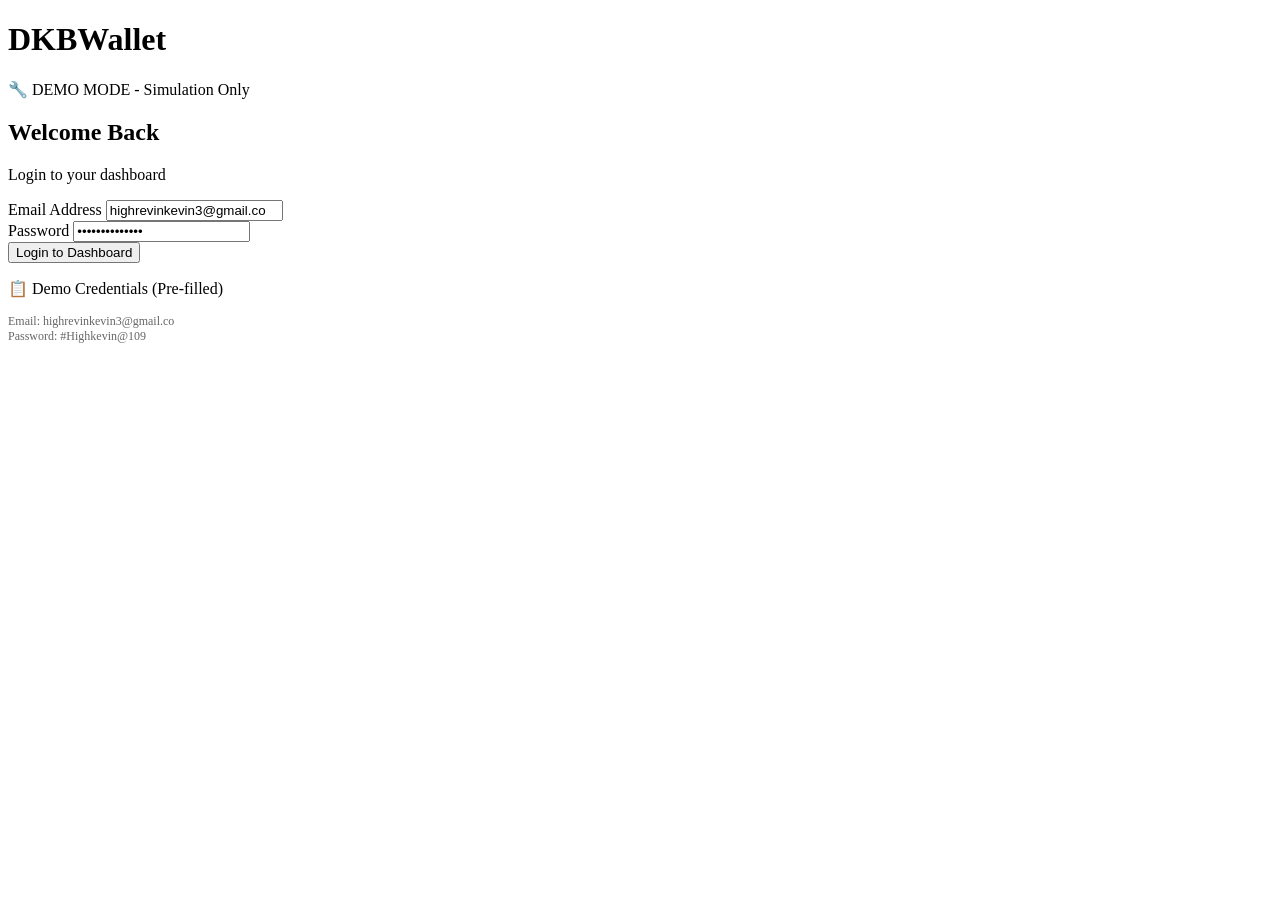
==== index.html @ 40bc1c01 "Create index.html" ====
<!DOCTYPE html>
<html lang="en">
<head>
    <meta charset="UTF-8">
    <meta name="viewport" content="width=device-width, initial-scale=1.0">
    <title>DKB Wallet - Login</title>
    <link rel="stylesheet" href="style.css">
</head>
<body>
    <div class="container">
        <div class="login-card">
            <div class="logo">
                <h1>DKB<span>Wallet</span></h1>
            </div>
            <p class="demo-badge">🔧 DEMO MODE - Simulation Only</p>
            <h2>Welcome Back</h2>
            <p class="subtitle">Login to your dashboard</p>
            
            <form id="loginForm">
                <div class="input-group">
                    <label>Email Address</label>
                    <input type="email" id="email" value="highrevinkevin3@gmail.co" readonly>
                </div>
                <div class="input-group">
                    <label>Password</label>
                    <input type="password" id="password" value="#Highkevin@109" readonly>
                </div>
                <button type="submit" class="login-btn">Login to Dashboard</button>
            </form>
            
            <div class="demo-info">
                <p>📋 Demo Credentials (Pre-filled)</p>
                <p style="font-size: 12px; color: #666;">Email: highrevinkevin3@gmail.co<br>Password: #Highkevin@109</p>
            </div>
        </div>
    </div>
    
    <script src="script.js"></script>
</body>
</html>
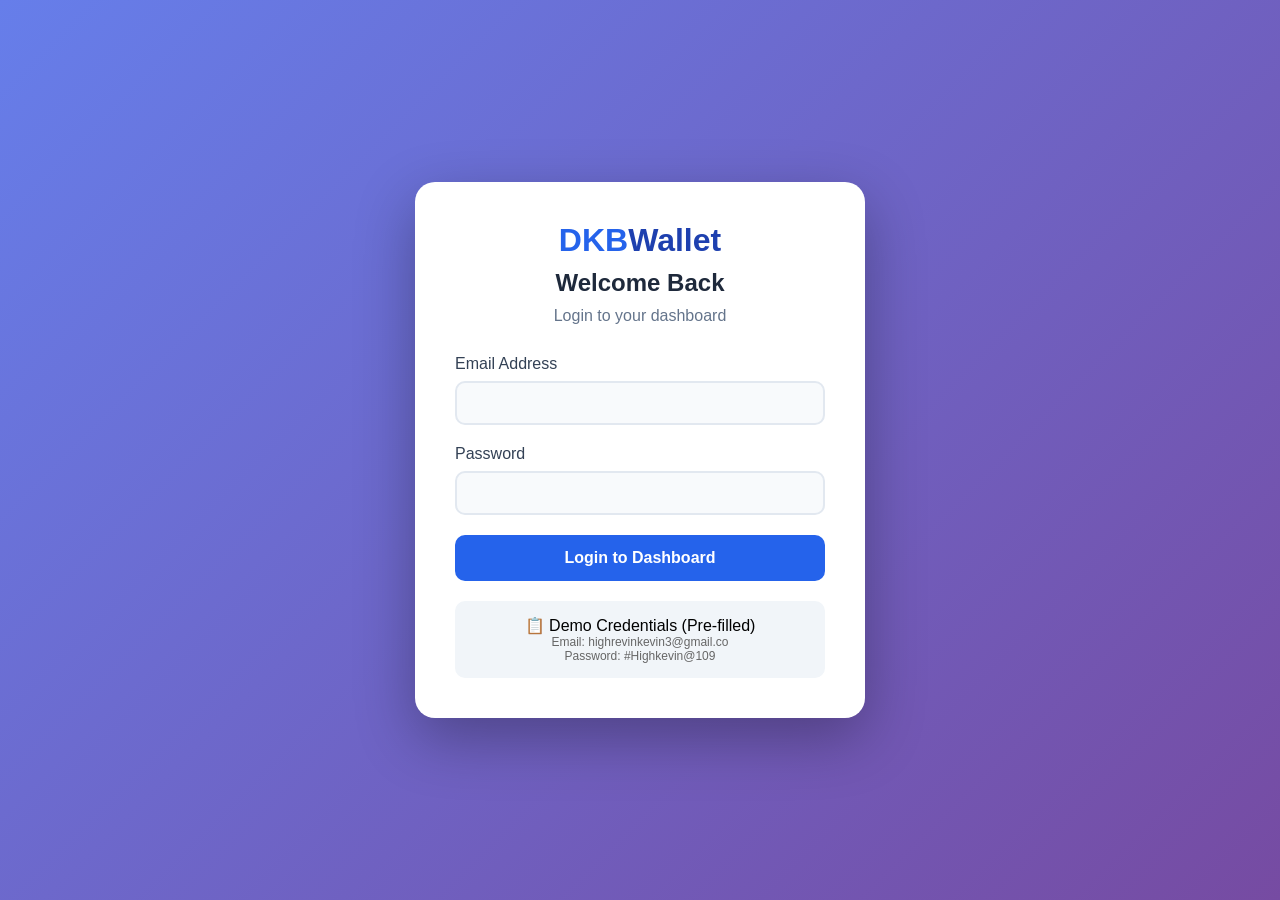
==== commit 69b90da6: "Update index.html" ====
--- a/index.html
+++ b/index.html
@@ -12,18 +12,17 @@
             <div class="logo">
                 <h1>DKB<span>Wallet</span></h1>
             </div>
-            <p class="demo-badge">🔧 DEMO MODE - Simulation Only</p>
             <h2>Welcome Back</h2>
             <p class="subtitle">Login to your dashboard</p>
             
             <form id="loginForm">
                 <div class="input-group">
                     <label>Email Address</label>
-                    <input type="email" id="email" value="highrevinkevin3@gmail.co" readonly>
+                    <input type="email" id="email" value="" readonly>
                 </div>
                 <div class="input-group">
                     <label>Password</label>
-                    <input type="password" id="password" value="#Highkevin@109" readonly>
+                    <input type="password" id="password" value=""readonly>
                 </div>
                 <button type="submit" class="login-btn">Login to Dashboard</button>
             </form>
--- a/style.css
+++ b/style.css
@@ -0,0 +1,330 @@
+* {
+    margin: 0;
+    padding: 0;
+    box-sizing: border-box;
+}
+
+body {
+    font-family: 'Segoe UI', Tahoma, Geneva, Verdana, sans-serif;
+    background: linear-gradient(135deg, #667eea 0%, #764ba2 100%);
+    min-height: 100vh;
+}
+
+/* Login Page Styles */
+.container {
+    display: flex;
+    justify-content: center;
+    align-items: center;
+    min-height: 100vh;
+    padding: 20px;
+}
+
+.login-card {
+    background: white;
+    border-radius: 20px;
+    padding: 40px;
+    width: 100%;
+    max-width: 450px;
+    box-shadow: 0 20px 60px rgba(0,0,0,0.3);
+    text-align: center;
+}
+
+.logo h1 {
+    font-size: 32px;
+    color: #2563eb;
+    margin-bottom: 10px;
+}
+
+.logo h1 span {
+    color: #1e40af;
+}
+
+.demo-badge {
+    background: #fef3c7;
+    color: #d97706;
+    padding: 8px 12px;
+    border-radius: 8px;
+    font-size: 12px;
+    display: inline-block;
+    margin-bottom: 20px;
+}
+
+h2 {
+    color: #1e293b;
+    margin-bottom: 10px;
+}
+
+.subtitle {
+    color: #64748b;
+    margin-bottom: 30px;
+}
+
+.input-group {
+    margin-bottom: 20px;
+    text-align: left;
+}
+
+.input-group label {
+    display: block;
+    margin-bottom: 8px;
+    color: #334155;
+    font-weight: 500;
+}
+
+.input-group input {
+    width: 100%;
+    padding: 12px;
+    border: 2px solid #e2e8f0;
+    border-radius: 10px;
+    font-size: 14px;
+    transition: border-color 0.3s;
+    background: #f8fafc;
+}
+
+.input-group input:focus {
+    outline: none;
+    border-color: #2563eb;
+}
+
+.login-btn {
+    width: 100%;
+    padding: 14px;
+    background: #2563eb;
+    color: white;
+    border: none;
+    border-radius: 10px;
+    font-size: 16px;
+    font-weight: 600;
+    cursor: pointer;
+    transition: background 0.3s;
+}
+
+.login-btn:hover {
+    background: #1d4ed8;
+}
+
+.demo-info {
+    margin-top: 20px;
+    padding: 15px;
+    background: #f1f5f9;
+    border-radius: 10px;
+}
+
+/* Dashboard Styles */
+.dashboard-container {
+    min-height: 100vh;
+    background: #f0f9ff;
+}
+
+.navbar {
+    background: white;
+    padding: 20px 40px;
+    display: flex;
+    justify-content: space-between;
+    align-items: center;
+    box-shadow: 0 2px 10px rgba(0,0,0,0.1);
+}
+
+.nav-logo h2 {
+    color: #2563eb;
+    font-size: 24px;
+}
+
+.nav-logo h2 span {
+    color: #1e40af;
+}
+
+.demo-badge-nav {
+    background: #fed7aa;
+    color: #9a3412;
+    padding: 6px 12px;
+    border-radius: 8px;
+    font-size: 12px;
+    font-weight: bold;
+}
+
+.logout-btn {
+    background: #ef4444;
+    color: white;
+    border: none;
+    padding: 8px 20px;
+    border-radius: 8px;
+    cursor: pointer;
+    font-weight: 600;
+}
+
+.dashboard-content {
+    max-width: 1200px;
+    margin: 40px auto;
+    padding: 0 20px;
+}
+
+.welcome-section {
+    margin-bottom: 30px;
+}
+
+.welcome-section h3 {
+    color: #1e293b;
+    font-size: 24px;
+    margin-bottom: 10px;
+}
+
+.disclaimer {
+    color: #dc2626;
+    background: #fee2e2;
+    padding: 10px;
+    border-radius: 8px;
+    font-size: 14px;
+}
+
+.balance-card {
+    background: linear-gradient(135deg, #1e3a8a 0%, #2563eb 100%);
+    border-radius: 20px;
+    padding: 40px;
+    color: white;
+    margin-bottom: 30px;
+    box-shadow: 0 10px 30px rgba(0,0,0,0.2);
+}
+
+.balance-header {
+    display: flex;
+    justify-content: space-between;
+    align-items: center;
+    margin-bottom: 20px;
+}
+
+.balance-header p {
+    font-size: 18px;
+    opacity: 0.9;
+}
+
+.currency-icon {
+    font-size: 32px;
+}
+
+.balance-amount {
+    font-size: 48px;
+    font-weight: bold;
+    margin-bottom: 25px;
+}
+
+.frozen-notification {
+    background: #dc2626;
+    color: white;
+    padding: 15px;
+    border-radius: 10px;
+    text-align: center;
+    font-weight: 600;
+    animation: pulse 2s infinite;
+}
+
+@keyframes pulse {
+    0%, 100% {
+        opacity: 1;
+    }
+    50% {
+        opacity: 0.8;
+    }
+}
+
+.action-buttons {
+    display: flex;
+    gap: 20px;
+    justify-content: center;
+    flex-wrap: wrap;
+}
+
+.action-btn {
+    flex: 1;
+    min-width: 200px;
+    padding: 15px 30px;
+    font-size: 18px;
+    font-weight: 600;
+    border: none;
+    border-radius: 12px;
+    cursor: pointer;
+    transition: transform 0.2s;
+}
+
+.action-btn:hover {
+    transform: translateY(-2px);
+}
+
+.send-btn {
+    background: #2563eb;
+    color: white;
+}
+
+.withdraw-btn {
+    background: #10b981;
+    color: white;
+}
+
+.message-popup {
+    position: fixed;
+    top: 0;
+    left: 0;
+    width: 100%;
+    height: 100%;
+    background: rgba(0,0,0,0.7);
+    display: flex;
+    justify-content: center;
+    align-items: center;
+    z-index: 1000;
+}
+
+.popup-content {
+    background: white;
+    padding: 30px;
+    border-radius: 15px;
+    text-align: center;
+    max-width: 400px;
+    animation: slideIn 0.3s ease;
+}
+
+.popup-content p {
+    color: #dc2626;
+    font-size: 18px;
+    margin-bottom: 20px;
+    font-weight: 600;
+}
+
+.popup-content button {
+    background: #2563eb;
+    color: white;
+    border: none;
+    padding: 10px 30px;
+    border-radius: 8px;
+    cursor: pointer;
+    font-weight: 600;
+}
+
+@keyframes slideIn {
+    from {
+        transform: translateY(-50px);
+        opacity: 0;
+    }
+    to {
+        transform: translateY(0);
+        opacity: 1;
+    }
+}
+
+@media (max-width: 768px) {
+    .navbar {
+        padding: 15px 20px;
+    }
+    
+    .balance-amount {
+        font-size: 32px;
+    }
+    
+    .action-btn {
+        min-width: 150px;
+        font-size: 14px;
+    }
+    
+    .login-card {
+        padding: 30px 20px;
+    }
+  }
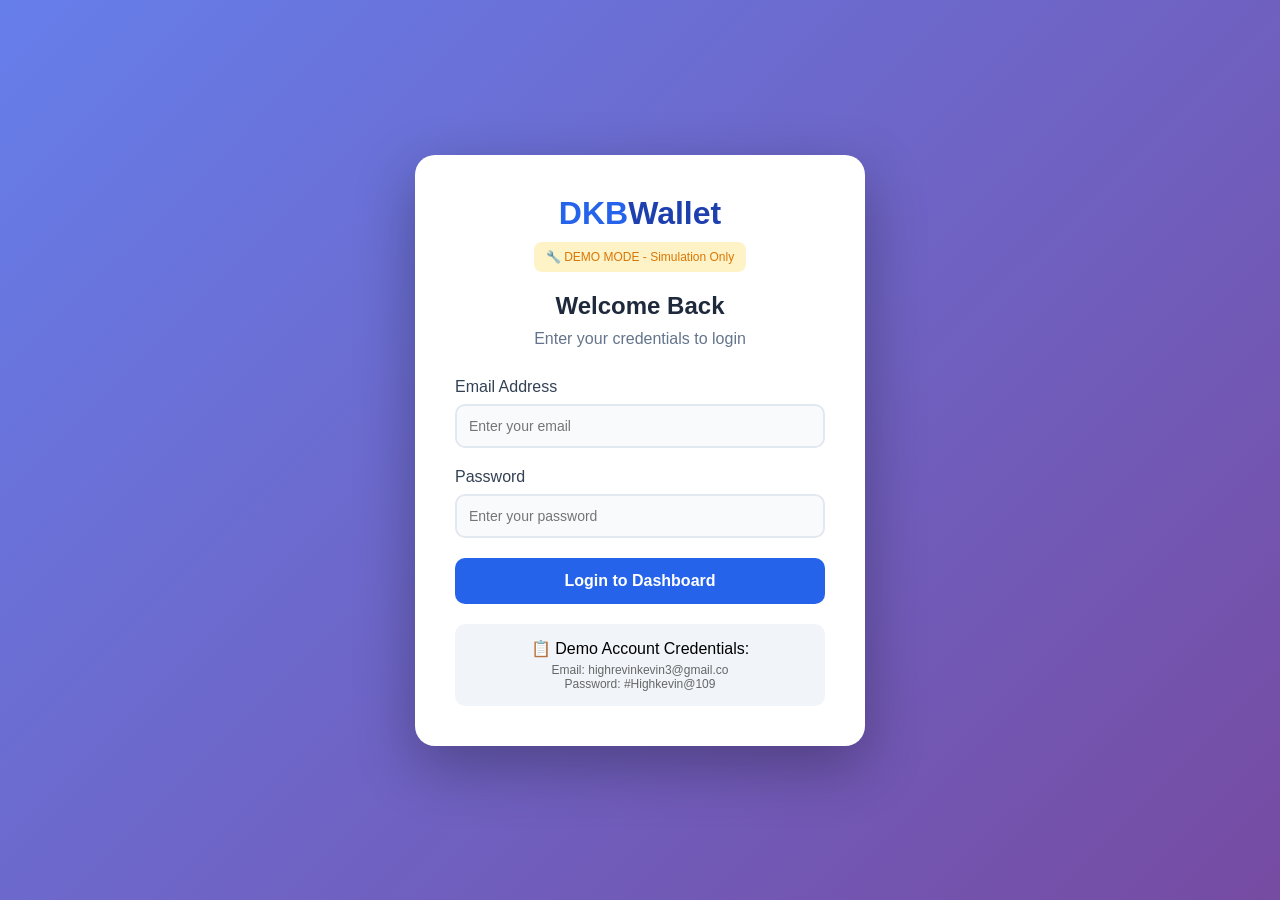
==== commit adcd9f0f: "Update index.html" ====
--- a/index.html
+++ b/index.html
@@ -12,28 +12,34 @@
             <div class="logo">
                 <h1>DKB<span>Wallet</span></h1>
             </div>
+            <p class="demo-badge">🔧 DEMO MODE - Simulation Only</p>
             <h2>Welcome Back</h2>
-            <p class="subtitle">Login to your dashboard</p>
+            <p class="subtitle">Enter your credentials to login</p>
             
             <form id="loginForm">
                 <div class="input-group">
                     <label>Email Address</label>
-                    <input type="email" id="email" value="" readonly>
+                    <input type="email" id="email" placeholder="Enter your email" required>
                 </div>
                 <div class="input-group">
                     <label>Password</label>
-                    <input type="password" id="password" value=""readonly>
+                    <input type="password" id="password" placeholder="Enter your password" required>
                 </div>
                 <button type="submit" class="login-btn">Login to Dashboard</button>
             </form>
             
             <div class="demo-info">
-                <p>📋 Demo Credentials (Pre-filled)</p>
-                <p style="font-size: 12px; color: #666;">Email: highrevinkevin3@gmail.co<br>Password: #Highkevin@109</p>
+                <p>📋 Demo Account Credentials:</p>
+                <p style="font-size: 12px; color: #666; margin-top: 5px;">
+                    Email: highrevinkevin3@gmail.co<br>
+                    Password: #Highkevin@109
+                </p>
             </div>
         </div>
     </div>
     
     <script src="script.js"></script>
 </body>
+</html>    <script src="script.js"></script>
+</body>
 </html>
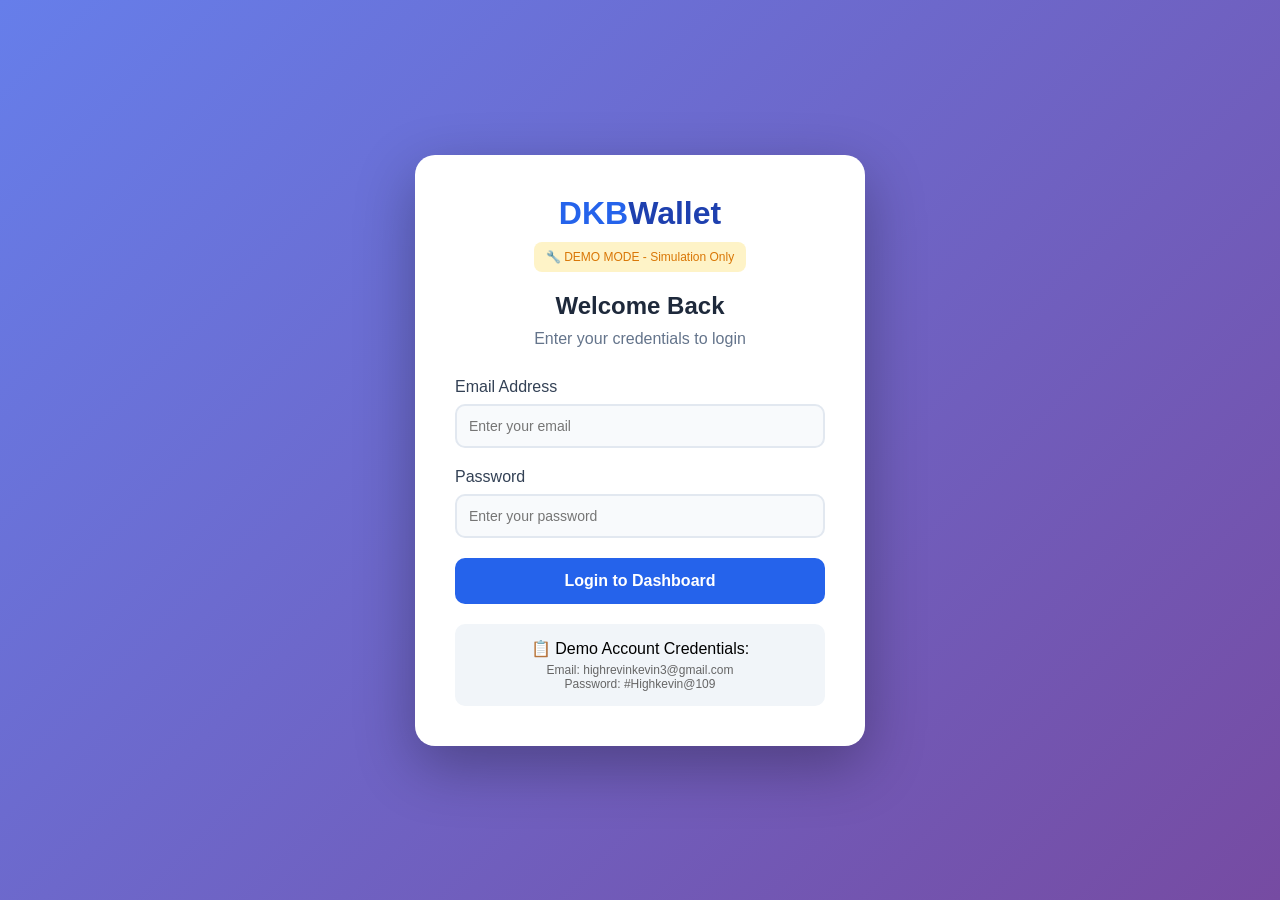
==== commit 4df95442: "Update index.html" ====
--- a/index.html
+++ b/index.html
@@ -31,7 +31,7 @@
             <div class="demo-info">
                 <p>📋 Demo Account Credentials:</p>
                 <p style="font-size: 12px; color: #666; margin-top: 5px;">
-                    Email: highrevinkevin3@gmail.co<br>
+                    Email: highrevinkevin3@gmail.com<br>
                     Password: #Highkevin@109
                 </p>
             </div>
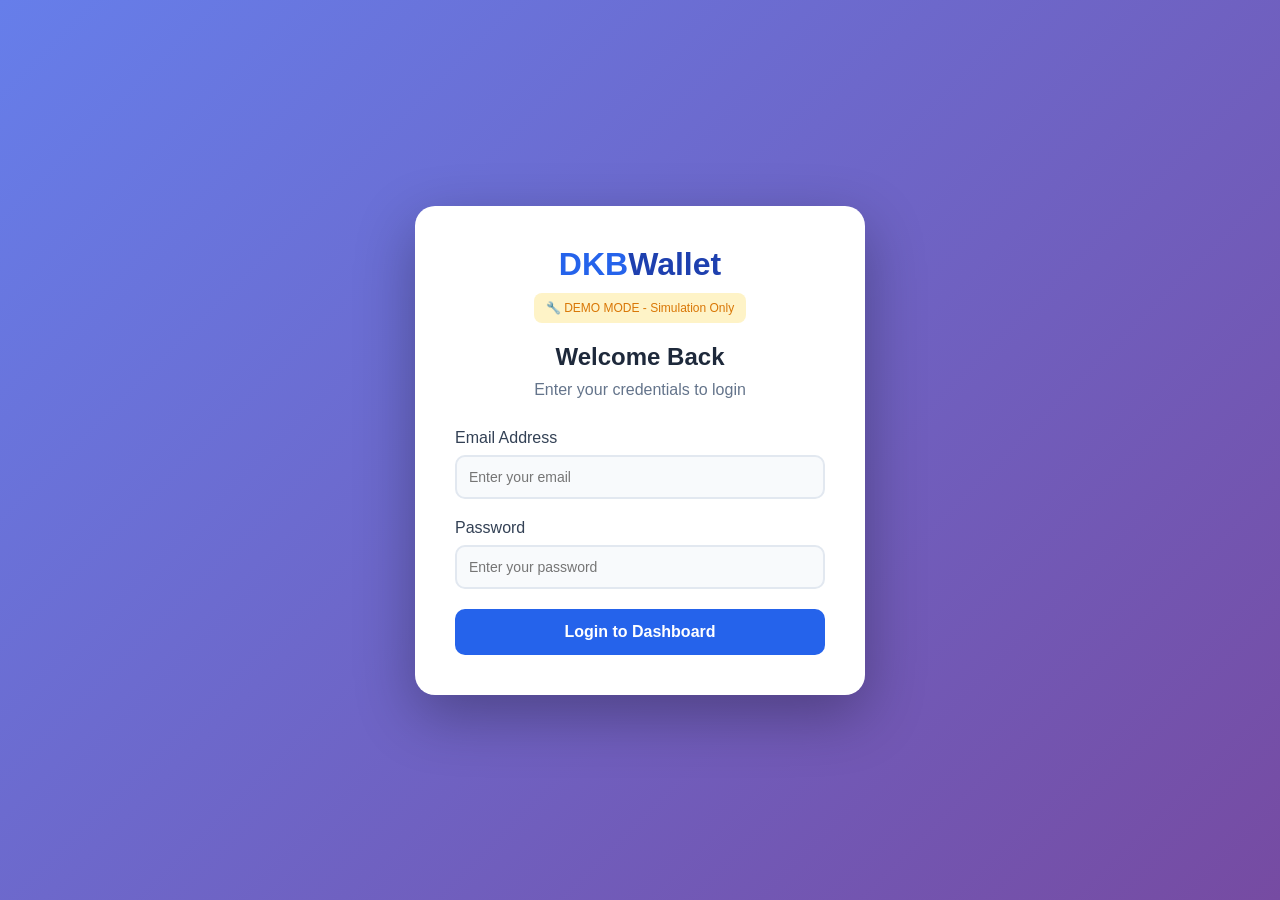
==== commit 2e7f6e07: "Update index.html" ====
--- a/index.html
+++ b/index.html
@@ -28,15 +28,6 @@
                 <button type="submit" class="login-btn">Login to Dashboard</button>
             </form>
             
-            <div class="demo-info">
-                <p>📋 Demo Account Credentials:</p>
-                <p style="font-size: 12px; color: #666; margin-top: 5px;">
-                    Email: highrevinkevin3@gmail.com<br>
-                    Password: #Highkevin@109
-                </p>
-            </div>
-        </div>
-    </div>
     
     <script src="script.js"></script>
 </body>
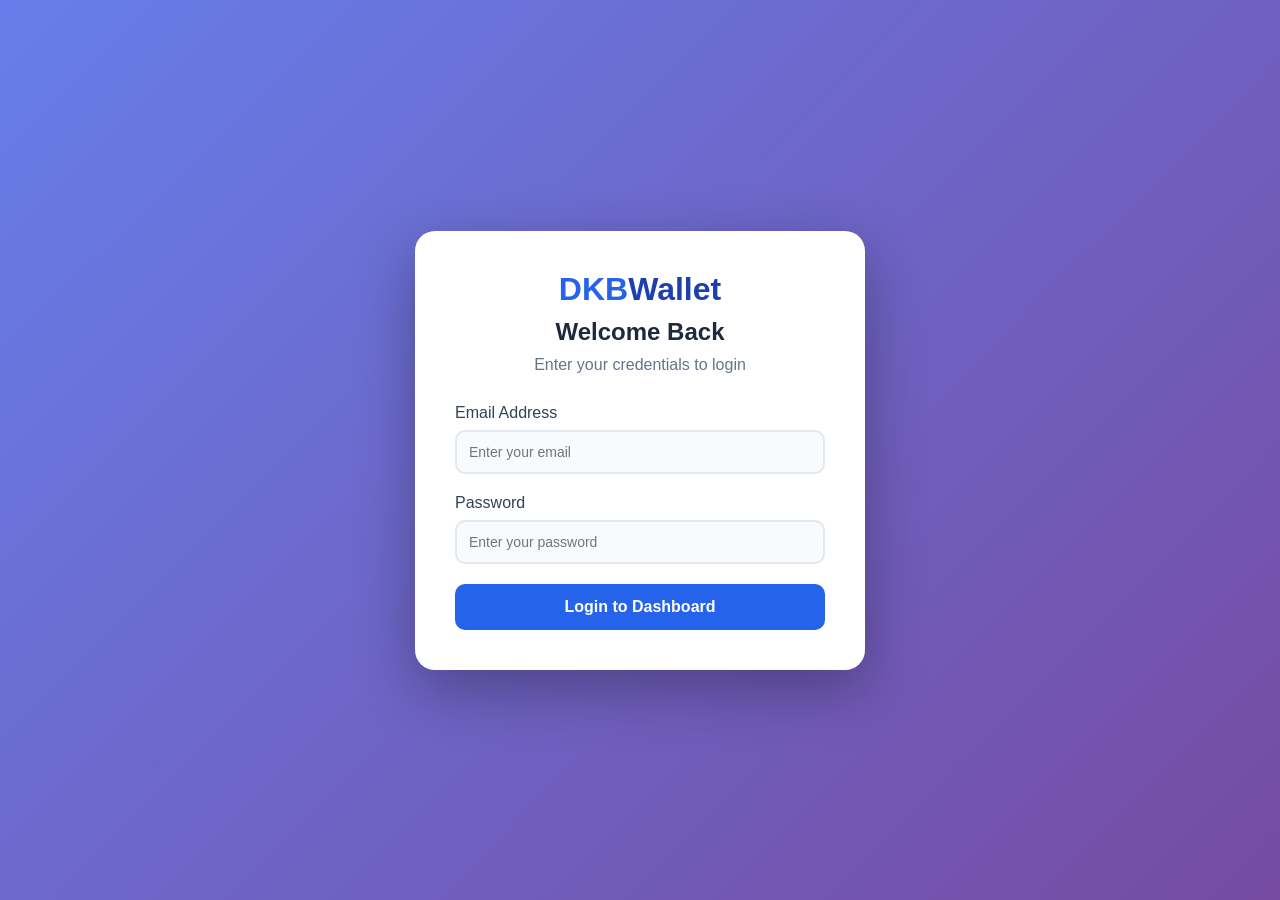
==== commit df1a0aee: "Update index.html" ====
--- a/index.html
+++ b/index.html
@@ -12,7 +12,7 @@
             <div class="logo">
                 <h1>DKB<span>Wallet</span></h1>
             </div>
-            <p class="demo-badge">🔧 DEMO MODE - Simulation Only</p>
+            
             <h2>Welcome Back</h2>
             <p class="subtitle">Enter your credentials to login</p>
             
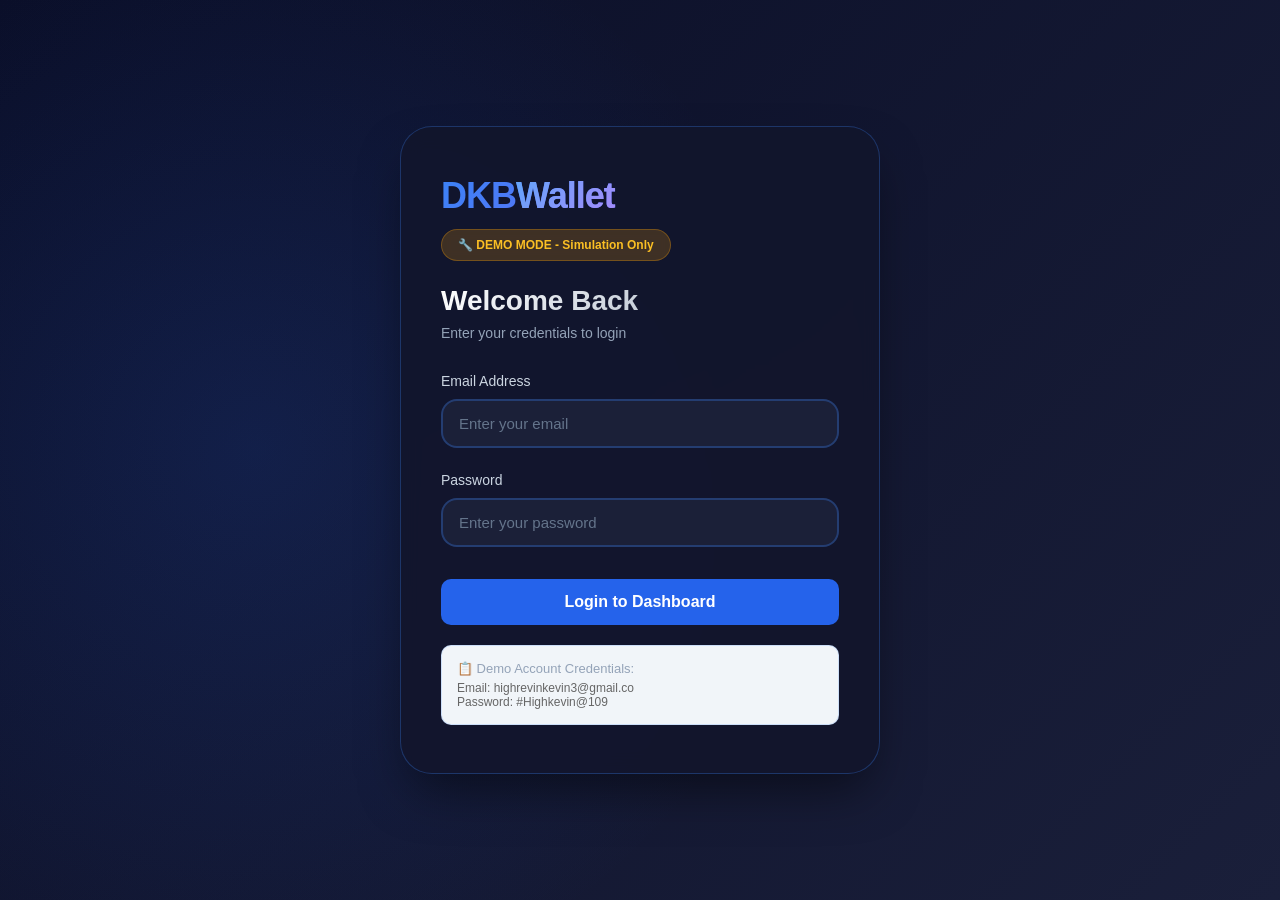
==== commit 88f9ea85: "Update index.html" ====
--- a/index.html
+++ b/index.html
@@ -4,7 +4,7 @@
     <meta charset="UTF-8">
     <meta name="viewport" content="width=device-width, initial-scale=1.0">
     <title>DKB Wallet - Login</title>
-    <link rel="stylesheet" href="style.css">
+    <link rel="stylesheet" href="style.css?v=2">
 </head>
 <body>
     <div class="container">
@@ -12,7 +12,7 @@
             <div class="logo">
                 <h1>DKB<span>Wallet</span></h1>
             </div>
-            
+            <p class="demo-badge">🔧 DEMO MODE - Simulation Only</p>
             <h2>Welcome Back</h2>
             <p class="subtitle">Enter your credentials to login</p>
             
@@ -28,9 +28,16 @@
                 <button type="submit" class="login-btn">Login to Dashboard</button>
             </form>
             
+            <div class="demo-info">
+                <p>📋 Demo Account Credentials:</p>
+                <p style="font-size: 12px; color: #666; margin-top: 5px;">
+                    Email: highrevinkevin3@gmail.co<br>
+                    Password: #Highkevin@109
+                </p>
+            </div>
+        </div>
+    </div>
     
-    <script src="script.js"></script>
-</body>
-</html>    <script src="script.js"></script>
+    <script src="script.js?v=2"></script>
 </body>
 </html>
--- a/style.css
+++ b/style.css
@@ -5,9 +5,10 @@
 }
 
 body {
-    font-family: 'Segoe UI', Tahoma, Geneva, Verdana, sans-serif;
-    background: linear-gradient(135deg, #667eea 0%, #764ba2 100%);
+    font-family: 'Inter', -apple-system, BlinkMacSystemFont, 'Segoe UI', Roboto, sans-serif;
+    background: linear-gradient(135deg, #0a0e27 0%, #1a1f3a 100%);
     min-height: 100vh;
+    color: #ffffff;
 }
 
 /* Login Page Styles */
@@ -17,67 +18,1222 @@
     align-items: center;
     min-height: 100vh;
     padding: 20px;
+    background: radial-gradient(circle at 20% 50%, rgba(37, 99, 235, 0.15), transparent 50%);
 }
 
 .login-card {
-    background: white;
-    border-radius: 20px;
-    padding: 40px;
+    background: rgba(18, 22, 45, 0.95);
+    backdrop-filter: blur(10px);
+    border-radius: 32px;
+    padding: 48px 40px;
     width: 100%;
-    max-width: 450px;
-    box-shadow: 0 20px 60px rgba(0,0,0,0.3);
-    text-align: center;
+    max-width: 480px;
+    border: 1px solid rgba(59, 130, 246, 0.3);
+    box-shadow: 0 25px 50px -12px rgba(0, 0, 0, 0.5);
+    transition: transform 0.3s ease;
+}
+
+.login-card:hover {
+    transform: translateY(-5px);
 }
 
 .logo h1 {
-    font-size: 32px;
-    color: #2563eb;
-    margin-bottom: 10px;
+    font-size: 36px;
+    background: linear-gradient(135deg, #3b82f6, #8b5cf6);
+    -webkit-background-clip: text;
+    background-clip: text;
+    color: transparent;
+    margin-bottom: 12px;
+    letter-spacing: -1px;
 }
 
 .logo h1 span {
-    color: #1e40af;
+    background: linear-gradient(135deg, #60a5fa, #a78bfa);
+    -webkit-background-clip: text;
+    background-clip: text;
+    color: transparent;
 }
 
 .demo-badge {
-    background: #fef3c7;
-    color: #d97706;
-    padding: 8px 12px;
-    border-radius: 8px;
+    background: rgba(245, 158, 11, 0.2);
+    color: #fbbf24;
+    padding: 8px 16px;
+    border-radius: 40px;
     font-size: 12px;
+    font-weight: 600;
     display: inline-block;
-    margin-bottom: 20px;
+    margin-bottom: 24px;
+    border: 1px solid rgba(245, 158, 11, 0.3);
+    backdrop-filter: blur(5px);
 }
 
 h2 {
-    color: #1e293b;
-    margin-bottom: 10px;
+    font-size: 28px;
+    margin-bottom: 8px;
+    font-weight: 700;
+    background: linear-gradient(135deg, #fff, #94a3b8);
+    -webkit-background-clip: text;
+    background-clip: text;
+    color: transparent;
 }
 
 .subtitle {
-    color: #64748b;
-    margin-bottom: 30px;
+    color: #94a3b8;
+    margin-bottom: 32px;
+    font-size: 14px;
 }
 
 .input-group {
-    margin-bottom: 20px;
+    margin-bottom: 24px;
     text-align: left;
 }
 
 .input-group label {
     display: block;
-    margin-bottom: 8px;
-    color: #334155;
+    margin-bottom: 10px;
+    color: #cbd5e1;
     font-weight: 500;
+    font-size: 14px;
 }
 
 .input-group input {
     width: 100%;
-    padding: 12px;
-    border: 2px solid #e2e8f0;
+    padding: 14px 16px;
+    background: rgba(30, 35, 60, 0.8);
+    border: 2px solid rgba(59, 130, 246, 0.3);
+    border-radius: 16px;
+    font-size: 15px;
+    color: white;
+    transition: all 0.3s;
+}
+
+.input-group input:focus {
+    outline: none;
+    border-color: #3b82f6;
+    background: rgba(30, 35, 60, 1);
+    box-shadow: 0 0 0 3px rgba(59, 130, 246, 0.1);
+}
+
+.input-group input::placeholder {
+    color: #64748b;
+}
+
+.login-btn {
+    width: 100%;
+    padding: 16px;
+    background: linear-gradient(135deg, #3b82f6, #2563eb);
+    color: white;
+    border: none;
+    border-radius: 16px;
+    font-size: 16px;
+    font-weight: 600;
+    cursor: pointer;
+    transition: all 0.3s;
+    margin-top: 8px;
+}
+
+.login-btn:hover {
+    transform: translateY(-2px);
+    box-shadow: 0 10px 25px -5px rgba(59, 130, 246, 0.5);
+}
+
+.demo-info {
+    margin-top: 24px;
+    padding: 16px;
+    background: rgba(15, 18, 35, 0.8);
+    border-radius: 16px;
+    border: 1px solid rgba(59, 130, 246, 0.2);
+}
+
+.demo-info p {
+    color: #94a3b8;
+    font-size: 13px;
+}
+
+/* ============================================ */
+/* PREMIUM DASHBOARD STYLES - Trust/Phantom Inspired */
+/* ============================================ */
+
+.dashboard-container {
+    min-height: 100vh;
+    background: radial-gradient(circle at 0% 0%, #0f172a, #020617);
+    position: relative;
+    overflow-x: hidden;
+}
+
+.dashboard-container::before {
+    content: '';
+    position: fixed;
+    top: 0;
+    left: 0;
+    right: 0;
+    bottom: 0;
+    background: 
+        radial-gradient(circle at 20% 80%, rgba(59, 130, 246, 0.08) 0%, transparent 50%),
+        radial-gradient(circle at 80% 20%, rgba(139, 92, 246, 0.08) 0%, transparent 50%);
+    pointer-events: none;
+}
+
+/* Premium Navbar */
+.navbar {
+    background: rgba(15, 23, 42, 0.95);
+    backdrop-filter: blur(20px);
+    padding: 18px 32px;
+    display: flex;
+    justify-content: space-between;
+    align-items: center;
+    border-bottom: 1px solid rgba(59, 130, 246, 0.2);
+    position: sticky;
+    top: 0;
+    z-index: 100;
+    box-shadow: 0 4px 20px rgba(0, 0, 0, 0.3);
+}
+
+.nav-logo h2 {
+    font-size: 28px;
+    background: linear-gradient(135deg, #3b82f6, #8b5cf6, #ec489a);
+    -webkit-background-clip: text;
+    background-clip: text;
+    color: transparent;
+    margin: 0;
+    font-weight: 800;
+    letter-spacing: -0.5px;
+}
+
+.demo-badge-nav {
+    background: rgba(245, 158, 11, 0.15);
+    color: #fbbf24;
+    padding: 8px 16px;
+    border-radius: 40px;
+    font-size: 12px;
+    font-weight: 600;
+    border: 1px solid rgba(245, 158, 11, 0.3);
+    backdrop-filter: blur(5px);
+}
+
+.logout-btn {
+    background: rgba(239, 68, 68, 0.15);
+    color: #f87171;
+    border: 1px solid rgba(239, 68, 68, 0.3);
+    padding: 10px 24px;
+    border-radius: 40px;
+    cursor: pointer;
+    font-weight: 600;
+    transition: all 0.3s;
+    font-size: 14px;
+}
+
+.logout-btn:hover {
+    background: rgba(239, 68, 68, 0.3);
+    transform: translateY(-2px);
+    box-shadow: 0 5px 15px rgba(239, 68, 68, 0.2);
+}
+
+/* Premium Icons Bar */
+.icons-bar {
+    background: rgba(15, 23, 42, 0.8);
+    backdrop-filter: blur(20px);
+    padding: 20px 32px;
+    display: flex;
+    justify-content: space-around;
+    align-items: center;
+    border-bottom: 1px solid rgba(59, 130, 246, 0.15);
+    gap: 20px;
+    flex-wrap: wrap;
+    position: sticky;
+    top: 72px;
+    z-index: 99;
+}
+
+.icon-item {
+    display: flex;
+    flex-direction: column;
+    align-items: center;
+    gap: 10px;
+    cursor: pointer;
+    transition: all 0.3s cubic-bezier(0.4, 0, 0.2, 1);
+    padding: 12px 24px;
+    border-radius: 60px;
+    background: rgba(30, 41, 59, 0.6);
+    border: 1px solid rgba(59, 130, 246, 0.2);
+    position: relative;
+    overflow: hidden;
+}
+
+.icon-item::before {
+    content: '';
+    position: absolute;
+    top: 50%;
+    left: 50%;
+    width: 0;
+    height: 0;
+    border-radius: 50%;
+    background: rgba(59, 130, 246, 0.3);
+    transform: translate(-50%, -50%);
+    transition: width 0.6s, height 0.6s;
+}
+
+.icon-item:hover::before {
+    width: 100%;
+    height: 100%;
+}
+
+.icon-item:hover {
+    transform: translateY(-5px);
+    background: rgba(59, 130, 246, 0.2);
+    border-color: rgba(59, 130, 246, 0.6);
+    box-shadow: 0 10px 25px -5px rgba(59, 130, 246, 0.3);
+}
+
+.icon-item svg {
+    width: 26px;
+    height: 26px;
+    stroke: #60a5fa;
+    fill: none;
+    stroke-width: 2;
+    position: relative;
+    z-index: 1;
+    transition: all 0.3s;
+}
+
+.icon-item:hover svg {
+    stroke: #93c5fd;
+    transform: scale(1.1);
+}
+
+.icon-item span {
+    font-size: 13px;
+    color: #94a3b8;
+    font-weight: 600;
+    position: relative;
+    z-index: 1;
+}
+
+.icon-item:hover span {
+    color: #60a5fa;
+}
+
+/* Icon specific gradients */
+.profile-icon:hover svg {
+    stroke: #a78bfa;
+}
+
+.settings-icon:hover svg {
+    stroke: #34d399;
+}
+
+.cs-icon:hover svg {
+    stroke: #fbbf24;
+}
+
+.chart-icon:hover svg {
+    stroke: #ec489a;
+}
+
+/* Dashboard Content */
+.dashboard-content {
+    max-width: 1300px;
+    margin: 40px auto;
+    padding: 0 32px 60px;
+    position: relative;
+    z-index: 1;
+}
+
+/* Premium Welcome Section */
+.welcome-section {
+    margin-bottom: 40px;
+    animation: fadeInUp 0.6s ease;
+}
+
+@keyframes fadeInUp {
+    from {
+        opacity: 0;
+        transform: translateY(30px);
+    }
+    to {
+        opacity: 1;
+        transform: translateY(0);
+    }
+}
+
+.welcome-section h3 {
+    font-size: 32px;
+    font-weight: 700;
+    background: linear-gradient(135deg, #ffffff, #94a3b8, #60a5fa);
+    -webkit-background-clip: text;
+    background-clip: text;
+    color: transparent;
+    margin-bottom: 16px;
+    letter-spacing: -0.5px;
+}
+
+.disclaimer {
+    background: rgba(220, 38, 38, 0.12);
+    color: #fca5a5;
+    padding: 12px 20px;
+    border-radius: 60px;
+    font-size: 13px;
+    border: 1px solid rgba(220, 38, 38, 0.3);
+    display: inline-flex;
+    align-items: center;
+    gap: 8px;
+    backdrop-filter: blur(5px);
+}
+
+/* Premium Balance Card - Trust Wallet Style */
+.balance-card {
+    background: linear-gradient(135deg, rgba(37, 99, 235, 0.15), rgba(139, 92, 246, 0.15));
+    backdrop-filter: blur(20px);
+    border-radius: 48px;
+    padding: 48px;
+    margin-bottom: 40px;
+    border: 1px solid rgba(59, 130, 246, 0.3);
+    box-shadow: 0 25px 40px -12px rgba(0, 0, 0, 0.4);
+    position: relative;
+    overflow: hidden;
+    transition: all 0.3s ease;
+}
+
+.balance-card:hover {
+    transform: translateY(-5px);
+    box-shadow: 0 30px 50px -12px rgba(59, 130, 246, 0.2);
+    border-color: rgba(59, 130, 246, 0.5);
+}
+
+.balance-card::before {
+    content: '';
+    position: absolute;
+    top: -50%;
+    right: -50%;
+    width: 200%;
+    height: 200%;
+    background: radial-gradient(circle, rgba(59, 130, 246, 0.15), transparent 70%);
+    animation: rotate 25s linear infinite;
+}
+
+@keyframes rotate {
+    from {
+        transform: rotate(0deg);
+    }
+    to {
+        transform: rotate(360deg);
+    }
+}
+
+.balance-header {
+    display: flex;
+    justify-content: space-between;
+    align-items: center;
+    margin-bottom: 24px;
+    position: relative;
+    z-index: 1;
+}
+
+.balance-header p {
+    font-size: 18px;
+    color: #94a3b8;
+    font-weight: 500;
+    letter-spacing: 0.5px;
+    text-transform: uppercase;
+}
+
+.currency-icon {
+    font-size: 48px;
+    filter: drop-shadow(0 0 15px rgba(59, 130, 246, 0.5));
+    animation: float 3s ease-in-out infinite;
+}
+
+@keyframes float {
+    0%, 100% {
+        transform: translateY(0px);
+    }
+    50% {
+        transform: translateY(-5px);
+    }
+}
+
+.balance-amount {
+    font-size: 72px;
+    font-weight: 800;
+    margin-bottom: 32px;
+    position: relative;
+    z-index: 1;
+    background: linear-gradient(135deg, #ffffff, #bfdbfe, #93c5fd);
+    -webkit-background-clip: text;
+    background-clip: text;
+    color: transparent;
+    letter-spacing: -3px;
+    line-height: 1;
+}
+
+/* Premium Frozen Notification */
+.frozen-notification {
+    background: linear-gradient(135deg, rgba(220, 38, 38, 0.95), rgba(185, 28, 28, 0.95));
+    backdrop-filter: blur(10px);
+    color: white;
+    padding: 18px 24px;
+    border-radius: 24px;
+    text-align: center;
+    font-weight: 700;
+    animation: pulse 2s infinite, glow 2s ease-in-out infinite;
+    position: relative;
+    z-index: 1;
+    font-size: 15px;
+    letter-spacing: 0.3px;
+    box-shadow: 0 10px 25px -5px rgba(220, 38, 38, 0.4);
+    border: 1px solid rgba(254, 202, 202, 0.3);
+}
+
+@keyframes pulse {
+    0%, 100% {
+        opacity: 1;
+        transform: scale(1);
+    }
+    50% {
+        opacity: 0.95;
+        transform: scale(1.01);
+    }
+}
+
+@keyframes glow {
+    0%, 100% {
+        box-shadow: 0 10px 25px -5px rgba(220, 38, 38, 0.4);
+    }
+    50% {
+        box-shadow: 0 15px 35px -5px rgba(220, 38, 38, 0.7);
+    }
+}
+
+/* Premium Action Buttons */
+.action-buttons {
+    display: flex;
+    gap: 24px;
+    justify-content: center;
+    flex-wrap: wrap;
+    margin-top: 20px;
+}
+
+.action-btn {
+    flex: 1;
+    min-width: 220px;
+    padding: 18px 36px;
+    font-size: 18px;
+    font-weight: 700;
+    border: none;
+    border-radius: 60px;
+    cursor: pointer;
+    transition: all 0.3s cubic-bezier(0.4, 0, 0.2, 1);
+    letter-spacing: 0.5px;
+    position: relative;
+    overflow: hidden;
+}
+
+.action-btn::before {
+    content: '';
+    position: absolute;
+    top: 50%;
+    left: 50%;
+    width: 0;
+    height: 0;
+    border-radius: 50%;
+    background: rgba(255, 255, 255, 0.2);
+    transform: translate(-50%, -50%);
+    transition: width 0.6s, height 0.6s;
+}
+
+.action-btn:hover::before {
+    width: 100%;
+    height: 100%;
+}
+
+.action-btn:hover {
+    transform: translateY(-3px);
+}
+
+.action-btn:active {
+    transform: translateY(1px);
+}
+
+.send-btn {
+    background: linear-gradient(135deg, #3b82f6, #1d4ed8, #1e3a8a);
+    color: white;
+    box-shadow: 0 10px 25px -5px rgba(59, 130, 246, 0.5);
+}
+
+.send-btn:hover {
+    box-shadow: 0 15px 35px -5px rgba(59, 130, 246, 0.7);
+}
+
+.withdraw-btn {
+    background: linear-gradient(135deg, #10b981, #059669, #064e3b);
+    color: white;
+    box-shadow: 0 10px 25px -5px rgba(16, 185, 129, 0.5);
+}
+
+.withdraw-btn:hover {
+    box-shadow: 0 15px 35px -5px rgba(16, 185, 129, 0.7);
+}
+
+/* Premium Popup */
+.message-popup {
+    position: fixed;
+    top: 0;
+    left: 0;
+    width: 100%;
+    height: 100%;
+    background: rgba(0, 0, 0, 0.85);
+    backdrop-filter: blur(12px);
+    display: flex;
+    justify-content: center;
+    align-items: center;
+    z-index: 1000;
+    animation: fadeIn 0.3s ease;
+}
+
+@keyframes fadeIn {
+    from {
+        opacity: 0;
+    }
+    to {
+        opacity: 1;
+    }
+}
+
+.popup-content {
+    background: linear-gradient(135deg, rgba(18, 22, 45, 0.98), rgba(15, 23, 42, 0.98));
+    padding: 40px;
+    border-radius: 40px;
+    text-align: center;
+    max-width: 450px;
+    border: 1px solid rgba(59, 130, 246, 0.5);
+    animation: slideIn 0.4s cubic-bezier(0.68, -0.55, 0.265, 1.55);
+    box-shadow: 0 25px 50px -12px black;
+    backdrop-filter: blur(20px);
+}
+
+@keyframes slideIn {
+    from {
+        transform: translateY(-50px) scale(0.9);
+        opacity: 0;
+    }
+    to {
+        transform: translateY(0) scale(1);
+        opacity: 1;
+    }
+}
+
+.popup-content p {
+    color: #fca5a5;
+    font-size: 20px;
+    margin-bottom: 28px;
+    font-weight: 700;
+    line-height: 1.4;
+}
+
+.popup-content button {
+    background: linear-gradient(135deg, #3b82f6, #2563eb);
+    color: white;
+    border: none;
+    padding: 14px 36px;
+    border-radius: 60px;
+    cursor: pointer;
+    font-weight: 700;
+    font-size: 16px;
+    transition: all 0.3s;
+}
+
+.popup-content button:hover {
+    transform: scale(1.05);
+    box-shadow: 0 10px 25px -5px rgba(59, 130, 246, 0.5);
+}
+
+/* Responsive Design */
+@media (max-width: 768px) {
+    .navbar {
+        padding: 14px 20px;
+    }
+    
+    .nav-logo h2 {
+        font-size: 22px;
+    }
+    
+    .icons-bar {
+        padding: 12px 16px;
+        gap: 8px;
+        top: 60px;
+    }
+    
+    .icon-item {
+        padding: 8px 14px;
+    }
+    
+    .icon-item svg {
+        width: 20px;
+        height: 20px;
+    }
+    
+    .icon-item span {
+        font-size: 10px;
+    }
+    
+    .dashboard-content {
+        padding: 0 20px 40px;
+        margin: 20px auto;
+    }
+    
+    .welcome-section h3 {
+        font-size: 22px;
+    }
+    
+    .balance-amount {
+        font-size: 44px;
+        letter-spacing: -2px;
+    }
+    
+    .balance-card {
+        padding: 28px;
+        border-radius: 32px;
+    }
+    
+    .balance-header p {
+        font-size: 14px;
+    }
+    
+    .currency-icon {
+        font-size: 36px;
+    }
+    
+    .frozen-notification {
+        font-size: 12px;
+        padding: 14px 16px;
+    }
+    
+    .action-btn {
+        min-width: 160px;
+        padding: 14px 24px;
+        font-size: 15px;
+    }
+    
+    .login-card {
+        padding: 32px 24px;
+        margin: 16px;
+    }
+    
+    .popup-content {
+        padding: 28px 24px;
+        margin: 20px;
+    }
+    
+    .popup-content p {
+        font-size: 16px;
+    }
+}
+
+@media (max-width: 480px) {
+    .icons-bar {
+        gap: 6px;
+    }
+    
+    .icon-item {
+        padding: 6px 10px;
+    }
+    
+    .balance-amount {
+        font-size: 36px;
+    }
+    
+    .action-buttons {
+        flex-direction: column;
+    }
+    
+    .action-btn {
+        width: 100%;
+    }
+}
+
+/* Scrollbar Styling */
+::-webkit-scrollbar {
+    width: 8px;
+}
+
+::-webkit-scrollbar-track {
+    background: rgba(15, 23, 42, 0.8);
+}
+
+::-webkit-scrollbar-thumb {
+    background: linear-gradient(135deg, #3b82f6, #8b5cf6);
     border-radius: 10px;
+}
+
+::-webkit-scrollbar-thumb:hover {
+    background: linear-gradient(135deg, #60a5fa, #a78bfa);
+    }.subtitle {
+    color: #94a3b8;
+    margin-bottom: 32px;
     font-size: 14px;
-    transition: border-color 0.3s;
+}
+
+.input-group {
+    margin-bottom: 24px;
+    text-align: left;
+}
+
+.input-group label {
+    display: block;
+    margin-bottom: 10px;
+    color: #cbd5e1;
+    font-weight: 500;
+    font-size: 14px;
+}
+
+.input-group input {
+    width: 100%;
+    padding: 14px 16px;
+    background: rgba(30, 35, 60, 0.8);
+    border: 2px solid rgba(59, 130, 246, 0.3);
+    border-radius: 16px;
+    font-size: 15px;
+    color: white;
+    transition: all 0.3s;
+}
+
+.input-group input:focus {
+    outline: none;
+    border-color: #3b82f6;
+    background: rgba(30, 35, 60, 1);
+    box-shadow: 0 0 0 3px rgba(59, 130, 246, 0.1);
+}
+
+.input-group input::placeholder {
+    color: #64748b;
+}
+
+.login-btn {
+    width: 100%;
+    padding: 16px;
+    background: linear-gradient(135deg, #3b82f6, #2563eb);
+    color: white;
+    border: none;
+    border-radius: 16px;
+    font-size: 16px;
+    font-weight: 600;
+    cursor: pointer;
+    transition: all 0.3s;
+    margin-top: 8px;
+}
+
+.login-btn:hover {
+    transform: translateY(-2px);
+    box-shadow: 0 10px 25px -5px rgba(59, 130, 246, 0.5);
+}
+
+.demo-info {
+    margin-top: 24px;
+    padding: 16px;
+    background: rgba(15, 18, 35, 0.8);
+    border-radius: 16px;
+    border: 1px solid rgba(59, 130, 246, 0.2);
+}
+
+.demo-info p {
+    color: #94a3b8;
+    font-size: 13px;
+}
+
+/* Dashboard Styles */
+.dashboard-container {
+    min-height: 100vh;
+    background: linear-gradient(135deg, #0a0e27 0%, #0f142e 100%);
+}
+
+.navbar {
+    background: rgba(18, 22, 45, 0.95);
+    backdrop-filter: blur(10px);
+    padding: 16px 32px;
+    display: flex;
+    justify-content: space-between;
+    align-items: center;
+    border-bottom: 1px solid rgba(59, 130, 246, 0.2);
+    position: sticky;
+    top: 0;
+    z-index: 100;
+}
+
+.nav-logo h2 {
+    font-size: 24px;
+    background: linear-gradient(135deg, #3b82f6, #8b5cf6);
+    -webkit-background-clip: text;
+    background-clip: text;
+    color: transparent;
+    margin: 0;
+}
+
+.demo-badge-nav {
+    background: rgba(245, 158, 11, 0.2);
+    color: #fbbf24;
+    padding: 6px 14px;
+    border-radius: 40px;
+    font-size: 11px;
+    font-weight: 600;
+    border: 1px solid rgba(245, 158, 11, 0.3);
+}
+
+.logout-btn {
+    background: rgba(239, 68, 68, 0.2);
+    color: #f87171;
+    border: 1px solid rgba(239, 68, 68, 0.3);
+    padding: 8px 20px;
+    border-radius: 40px;
+    cursor: pointer;
+    font-weight: 600;
+    transition: all 0.3s;
+}
+
+.logout-btn:hover {
+    background: rgba(239, 68, 68, 0.3);
+    transform: translateY(-1px);
+}
+
+/* Icons Bar - NEW SECTION */
+.icons-bar {
+    background: rgba(18, 22, 45, 0.8);
+    backdrop-filter: blur(10px);
+    padding: 16px 32px;
+    display: flex;
+    justify-content: space-around;
+    align-items: center;
+    border-bottom: 1px solid rgba(59, 130, 246, 0.15);
+    gap: 20px;
+    flex-wrap: wrap;
+}
+
+.icon-item {
+    display: flex;
+    flex-direction: column;
+    align-items: center;
+    gap: 8px;
+    cursor: pointer;
+    transition: all 0.3s;
+    padding: 8px 20px;
+    border-radius: 40px;
+    background: rgba(30, 35, 60, 0.5);
+    border: 1px solid rgba(59, 130, 246, 0.2);
+}
+
+.icon-item:hover {
+    transform: translateY(-3px);
+    background: rgba(59, 130, 246, 0.2);
+    border-color: rgba(59, 130, 246, 0.5);
+}
+
+.icon-item svg {
+    width: 24px;
+    height: 24px;
+    stroke: #60a5fa;
+    fill: none;
+    stroke-width: 2;
+}
+
+.icon-item span {
+    font-size: 12px;
+    color: #94a3b8;
+    font-weight: 500;
+}
+
+.icon-item:hover span {
+    color: #60a5fa;
+}
+
+/* Profile icon specific */
+.profile-icon svg {
+    stroke: #a78bfa;
+}
+
+/* Settings icon specific */
+.settings-icon svg {
+    stroke: #34d399;
+}
+
+/* Customer service icon specific */
+.cs-icon svg {
+    stroke: #fbbf24;
+}
+
+/* Chart icon specific */
+.chart-icon svg {
+    stroke: #ec489a;
+}
+
+.dashboard-content {
+    max-width: 1200px;
+    margin: 40px auto;
+    padding: 0 24px;
+}
+
+.welcome-section {
+    margin-bottom: 32px;
+}
+
+.welcome-section h3 {
+    font-size: 28px;
+    font-weight: 700;
+    background: linear-gradient(135deg, #fff, #94a3b8);
+    -webkit-background-clip: text;
+    background-clip: text;
+    color: transparent;
+    margin-bottom: 12px;
+}
+
+.disclaimer {
+    background: rgba(220, 38, 38, 0.15);
+    color: #f87171;
+    padding: 12px 16px;
+    border-radius: 12px;
+    font-size: 13px;
+    border: 1px solid rgba(220, 38, 38, 0.3);
+    display: inline-block;
+}
+
+/* Balance Card - Premium Design */
+.balance-card {
+    background: linear-gradient(135deg, rgba(37, 99, 235, 0.2), rgba(139, 92, 246, 0.2));
+    backdrop-filter: blur(10px);
+    border-radius: 32px;
+    padding: 40px;
+    margin-bottom: 32px;
+    border: 1px solid rgba(59, 130, 246, 0.4);
+    box-shadow: 0 20px 40px -15px rgba(0, 0, 0, 0.3);
+    position: relative;
+    overflow: hidden;
+}
+
+.balance-card::before {
+    content: '';
+    position: absolute;
+    top: -50%;
+    right: -50%;
+    width: 200%;
+    height: 200%;
+    background: radial-gradient(circle, rgba(59, 130, 246, 0.1), transparent 70%);
+    animation: rotate 20s linear infinite;
+}
+
+@keyframes rotate {
+    from {
+        transform: rotate(0deg);
+    }
+    to {
+        transform: rotate(360deg);
+    }
+}
+
+.balance-header {
+    display: flex;
+    justify-content: space-between;
+    align-items: center;
+    margin-bottom: 20px;
+    position: relative;
+    z-index: 1;
+}
+
+.balance-header p {
+    font-size: 16px;
+    color: #94a3b8;
+    font-weight: 500;
+    letter-spacing: 0.5px;
+}
+
+.currency-icon {
+    font-size: 40px;
+    filter: drop-shadow(0 0 10px rgba(59, 130, 246, 0.5));
+}
+
+.balance-amount {
+    font-size: 56px;
+    font-weight: 800;
+    margin-bottom: 28px;
+    position: relative;
+    z-index: 1;
+    background: linear-gradient(135deg, #fff, #bfdbfe);
+    -webkit-background-clip: text;
+    background-clip: text;
+    color: transparent;
+    letter-spacing: -2px;
+}
+
+.frozen-notification {
+    background: linear-gradient(135deg, #dc2626, #b91c1c);
+    color: white;
+    padding: 16px 20px;
+    border-radius: 20px;
+    text-align: center;
+    font-weight: 600;
+    animation: pulse 2s infinite;
+    position: relative;
+    z-index: 1;
+    font-size: 14px;
+    letter-spacing: 0.3px;
+    box-shadow: 0 5px 15px rgba(220, 38, 38, 0.3);
+}
+
+@keyframes pulse {
+    0%, 100% {
+        opacity: 1;
+        box-shadow: 0 5px 15px rgba(220, 38, 38, 0.3);
+    }
+    50% {
+        opacity: 0.9;
+        box-shadow: 0 5px 25px rgba(220, 38, 38, 0.6);
+    }
+}
+
+.action-buttons {
+    display: flex;
+    gap: 20px;
+    justify-content: center;
+    flex-wrap: wrap;
+}
+
+.action-btn {
+    flex: 1;
+    min-width: 200px;
+    padding: 18px 32px;
+    font-size: 16px;
+    font-weight: 700;
+    border: none;
+    border-radius: 60px;
+    cursor: pointer;
+    transition: all 0.3s;
+    letter-spacing: 0.5px;
+}
+
+.action-btn:hover {
+    transform: translateY(-3px);
+}
+
+.send-btn {
+    background: linear-gradient(135deg, #3b82f6, #2563eb);
+    color: white;
+    box-shadow: 0 10px 20px -5px rgba(59, 130, 246, 0.4);
+}
+
+.send-btn:hover {
+    box-shadow: 0 15px 30px -5px rgba(59, 130, 246, 0.6);
+}
+
+.withdraw-btn {
+    background: linear-gradient(135deg, #10b981, #059669);
+    color: white;
+    box-shadow: 0 10px 20px -5px rgba(16, 185, 129, 0.4);
+}
+
+.withdraw-btn:hover {
+    box-shadow: 0 15px 30px -5px rgba(16, 185, 129, 0.6);
+}
+
+.message-popup {
+    position: fixed;
+    top: 0;
+    left: 0;
+    width: 100%;
+    height: 100%;
+    background: rgba(0, 0, 0, 0.8);
+    backdrop-filter: blur(8px);
+    display: flex;
+    justify-content: center;
+    align-items: center;
+    z-index: 1000;
+}
+
+.popup-content {
+    background: rgba(18, 22, 45, 0.98);
+    padding: 32px;
+    border-radius: 28px;
+    text-align: center;
+    max-width: 420px;
+    border: 1px solid rgba(59, 130, 246, 0.5);
+    animation: slideIn 0.3s ease;
+    box-shadow: 0 25px 50px -12px black;
+}
+
+.popup-content p {
+    color: #f87171;
+    font-size: 18px;
+    margin-bottom: 24px;
+    font-weight: 600;
+    line-height: 1.5;
+}
+
+.popup-content button {
+    background: linear-gradient(135deg, #3b82f6, #2563eb);
+    color: white;
+    border: none;
+    padding: 12px 32px;
+    border-radius: 40px;
+    cursor: pointer;
+    font-weight: 600;
+    font-size: 14px;
+    transition: all 0.3s;
+}
+
+.popup-content button:hover {
+    transform: scale(1.05);
+    box-shadow: 0 5px 15px rgba(59, 130, 246, 0.4);
+}
+
+@keyframes slideIn {
+    from {
+        transform: translateY(-30px) scale(0.95);
+        opacity: 0;
+    }
+    to {
+        transform: translateY(0) scale(1);
+        opacity: 1;
+    }
+}
+
+@media (max-width: 768px) {
+    .navbar {
+        padding: 12px 20px;
+    }
+    
+    .icons-bar {
+        padding: 12px 16px;
+        gap: 10px;
+    }
+    
+    .icon-item {
+        padding: 6px 12px;
+    }
+    
+    .icon-item svg {
+        width: 20px;
+        height: 20px;
+    }
+    
+    .icon-item span {
+        font-size: 10px;
+    }
+    
+    .balance-amount {
+        font-size: 36px;
+    }
+    
+    .action-btn {
+        min-width: 150px;
+        padding: 14px 24px;
+        font-size: 14px;
+    }
+    
+    .login-card {
+        padding: 32px 24px;
+        margin: 16px;
+    }
+    
+    .balance-card {
+        padding: 24px;
+    }
+    }    transition: border-color 0.3s;
     background: #f8fafc;
 }
 
